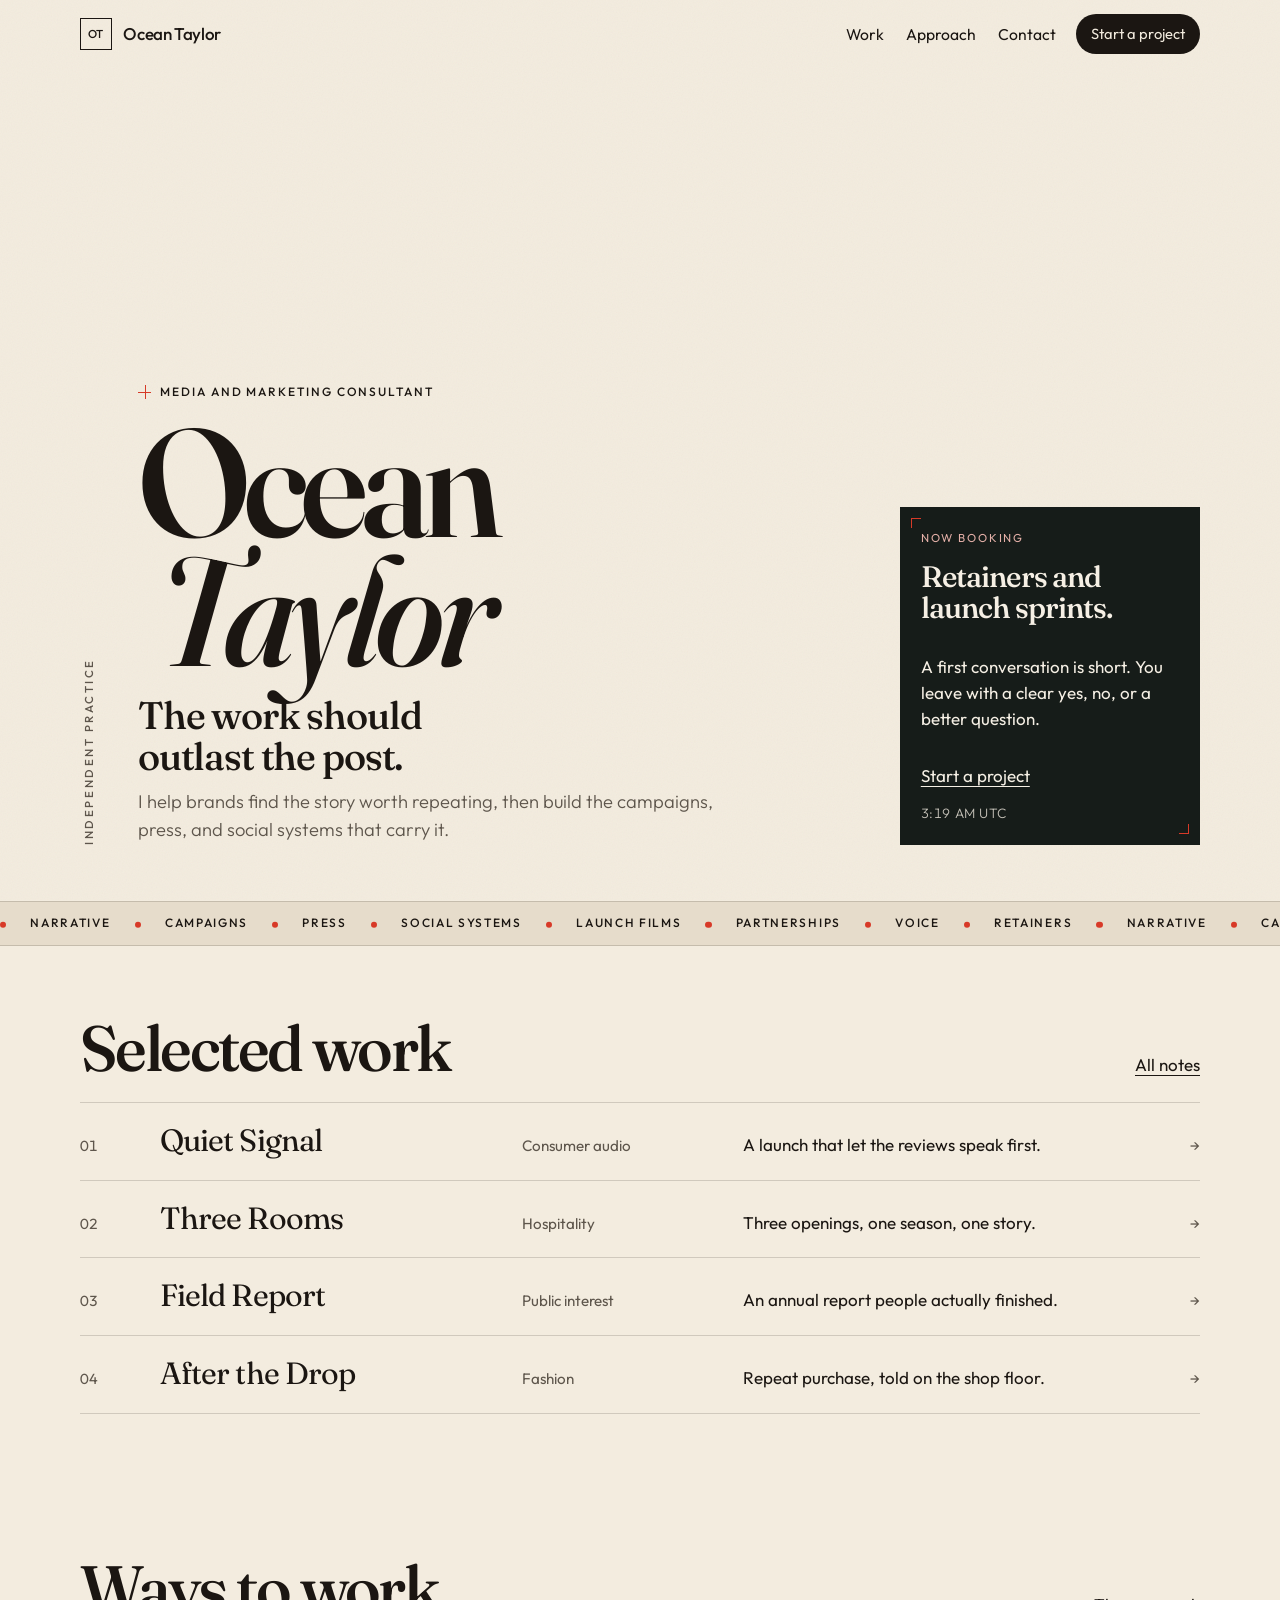
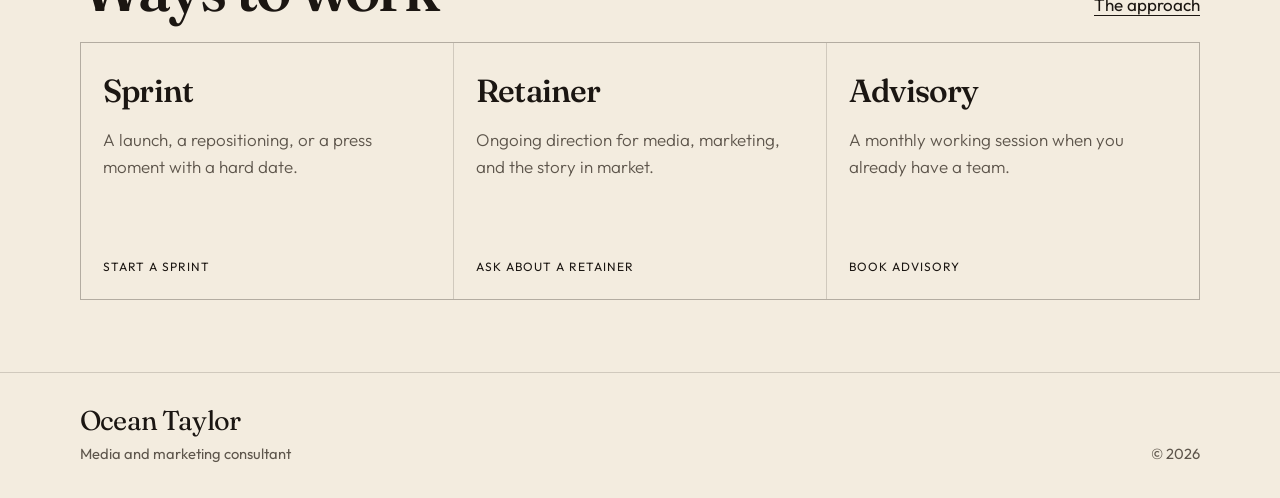
==== index.html @ cf5b7538 "Add the Ocean Taylor practice site. A static editorial site for a media and marketing consultant, re" ====
<!DOCTYPE html>
<html lang="en">
  <head>
    <meta charset="utf-8" />
    <meta name="viewport" content="width=device-width, initial-scale=1" />
    <title>Ocean Taylor — Media and marketing consultant</title>
    <meta
      name="description"
      content="Ocean Taylor is a media and marketing consultant. Positioning, campaigns, press, and the social systems that keep a story alive."
    />
    <meta name="theme-color" content="#f3ecdf" />
    <link rel="canonical" href="https://ocean-taylor.vercel.app/" />
    <meta property="og:title" content="Ocean Taylor — Media and marketing consultant" />
    <meta
      property="og:description"
      content="Positioning, campaigns, press, and the social systems that keep a story alive."
    />
    <meta property="og:type" content="website" />
    <meta property="og:url" content="https://ocean-taylor.vercel.app/" />
    <meta property="og:image" content="https://ocean-taylor.vercel.app/og.png" />
    <meta name="twitter:card" content="summary_large_image" />
    <link rel="icon" href="/favicon.svg" type="image/svg+xml" />
    <link rel="manifest" href="/site.webmanifest" />
    <link rel="preconnect" href="https://fonts.googleapis.com" />
    <link rel="preconnect" href="https://fonts.gstatic.com" crossorigin />
    <link
      href="https://fonts.googleapis.com/css2?family=Fraunces:ital,opsz,wght@0,9..144,500;0,9..144,560;1,9..144,500&family=Outfit:wght@300;400;500&display=swap"
      rel="stylesheet"
    />
    <link rel="stylesheet" href="/css/styles.css" />
  </head>
  <body class="page-home">
    <a class="skip" href="#main">Skip to content</a>
    <div class="grain" aria-hidden="true"></div>
    <header class="site-header">
      <div class="wrap bar">
        <a class="wordmark" href="/">
          <span class="wordmark-mark">OT</span>
          <span>Ocean Taylor</span>
        </a>
        <button class="nav-toggle" type="button" aria-expanded="false" aria-controls="site-nav">
          Menu
        </button>
        <nav id="site-nav" class="nav-links" aria-label="Primary">
          <a href="/work">Work</a>
          <a href="/approach">Approach</a>
          <a href="/contact">Contact</a>
          <a class="nav-cta" href="/contact">Start a project</a>
        </nav>
        <a class="header-cta" href="/contact">Start a project</a>
      </div>
    </header>
    <main id="main">
      <section class="wrap hero">
        <p class="spine">Independent practice</p>
        <div>
          <p class="eyebrow"><span class="crosshair" aria-hidden="true"></span> Media and marketing consultant</p>
          <h1 class="name">Ocean <em>Taylor</em></h1>
          <p class="statement">The work should outlast the post.</p>
          <p class="lede">
            I help brands find the story worth repeating, then build the campaigns, press, and social systems that carry it.
          </p>
        </div>
        <aside class="booking">
          <p class="booking-kicker">Now booking</p>
          <p class="booking-title">Retainers and launch sprints.</p>
          <p>A first conversation is short. You leave with a clear yes, no, or a better question.</p>
          <a class="text-link" href="/contact">Start a project</a>
          <p class="clock" id="clock">Your local time</p>
        </aside>
      </section>
      <div class="marquee" aria-hidden="true">
        <div class="marquee-track">
          <span>Narrative</span>
          <span>Campaigns</span>
          <span>Press</span>
          <span>Social systems</span>
          <span>Launch films</span>
          <span>Partnerships</span>
          <span>Voice</span>
          <span>Retainers</span>
          <span>Narrative</span>
          <span>Campaigns</span>
          <span>Press</span>
          <span>Social systems</span>
          <span>Launch films</span>
          <span>Partnerships</span>
          <span>Voice</span>
          <span>Retainers</span>
        </div>
      </div>
      <section class="section wrap" aria-labelledby="work-heading">
        <div class="section-head">
          <h2 id="work-heading">Selected work</h2>
          <a class="section-link" href="/work">All notes</a>
        </div>
        <div class="work-list">
          <a class="work-row" href="/work#quiet-signal">
            <span class="work-index">01</span>
            <span class="work-name">Quiet Signal</span>
            <span class="work-sector">Consumer audio</span>
            <p class="work-blurb">A launch that let the reviews speak first.</p>
            <span class="work-arrow" aria-hidden="true">→</span>
          </a>
          <a class="work-row" href="/work#three-rooms">
            <span class="work-index">02</span>
            <span class="work-name">Three Rooms</span>
            <span class="work-sector">Hospitality</span>
            <p class="work-blurb">Three openings, one season, one story.</p>
            <span class="work-arrow" aria-hidden="true">→</span>
          </a>
          <a class="work-row" href="/work#field-report">
            <span class="work-index">03</span>
            <span class="work-name">Field Report</span>
            <span class="work-sector">Public interest</span>
            <p class="work-blurb">An annual report people actually finished.</p>
            <span class="work-arrow" aria-hidden="true">→</span>
          </a>
          <a class="work-row" href="/work#after-the-drop">
            <span class="work-index">04</span>
            <span class="work-name">After the Drop</span>
            <span class="work-sector">Fashion</span>
            <p class="work-blurb">Repeat purchase, told on the shop floor.</p>
            <span class="work-arrow" aria-hidden="true">→</span>
          </a>
        </div>
      </section>
      <section class="section wrap" aria-labelledby="ways-heading">
        <div class="section-head">
          <h2 id="ways-heading">Ways to work</h2>
          <a class="section-link" href="/approach">The approach</a>
        </div>
        <div class="offers">
          <a class="offer" href="/contact?intent=sprint">
            <h3>Sprint</h3>
            <p>A launch, a repositioning, or a press moment with a hard date.</p>
            <span>Start a sprint</span>
          </a>
          <a class="offer" href="/contact?intent=retainer">
            <h3>Retainer</h3>
            <p>Ongoing direction for media, marketing, and the story in market.</p>
            <span>Ask about a retainer</span>
          </a>
          <a class="offer" href="/contact?intent=advisory">
            <h3>Advisory</h3>
            <p>A monthly working session when you already have a team.</p>
            <span>Book advisory</span>
          </a>
        </div>
      </section>
    </main>
    <footer class="site-footer">
      <div class="wrap footer-bar">
        <div>
          <p class="footer-name">Ocean Taylor</p>
          <p class="footer-meta">Media and marketing consultant</p>
        </div>
        <p class="footer-meta">© <span id="year">2026</span></p>
      </div>
    </footer>
    <script src="/js/main.js"></script>
  </body>
</html>
---- css/styles.css ----
:root {
  --paper: #f3ecdf;
  --paper-deep: #e6dccb;
  --ink: #1b1612;
  --muted: #5e564c;
  --line: rgba(27, 22, 18, 0.16);
  --signal: #d83a28;
  --signal-deep: #b42314;
  --night: #161c19;
  --cream: #f7f1e6;
  --serif: "Fraunces", "Iowan Old Style", Palatino, "Palatino Linotype", serif;
  --sans: "Outfit", "Avenir Next", "Segoe UI", sans-serif;
  --gutter: clamp(1.15rem, 3.5vw, 2.5rem);
  --measure: 38rem;
  --header: 4.25rem;
  color-scheme: light;
}

*,
*::before,
*::after {
  box-sizing: border-box;
}

html {
  scroll-behavior: smooth;
}

body.nav-open {
  overflow: hidden;
}

body {
  margin: 0;
  font-family: var(--sans);
  font-size: 1.0625rem;
  font-weight: 400;
  line-height: 1.55;
  color: var(--ink);
  background: var(--paper);
}

img,
svg {
  display: block;
  max-width: 100%;
}

a {
  color: inherit;
}

button,
input,
select,
textarea {
  font: inherit;
  color: inherit;
}

::selection {
  background: var(--signal);
  color: #fff8f3;
}

.skip {
  position: absolute;
  left: 1rem;
  top: -4rem;
  z-index: 80;
  padding: 0.45rem 0.7rem;
  background: var(--ink);
  color: var(--paper);
  text-decoration: none;
}

.skip:focus {
  top: 0.7rem;
}

.grain {
  pointer-events: none;
  position: fixed;
  inset: 0;
  z-index: 70;
  opacity: 0.09;
  mix-blend-mode: multiply;
  background-image: url("data:image/svg+xml;utf8,<svg xmlns='http://www.w3.org/2000/svg' width='180' height='180'><filter id='n'><feTurbulence type='fractalNoise' baseFrequency='0.8' numOctaves='2' stitchTiles='stitch'/></filter><rect width='100%25' height='100%25' filter='url(%23n)' opacity='0.55'/></svg>");
}

.wrap {
  width: min(1120px, calc(100% - var(--gutter) * 2));
  margin-inline: auto;
}

.site-header {
  position: sticky;
  top: 0;
  z-index: 40;
  background: rgba(243, 236, 223, 0.96);
  border-bottom: 1px solid transparent;
}

.site-header.is-scrolled {
  border-bottom-color: var(--line);
}

.bar {
  display: flex;
  align-items: center;
  gap: 1.25rem;
  min-height: var(--header);
}

.nav-open .wordmark {
  position: relative;
  z-index: 50;
}

.wordmark {
  display: inline-flex;
  align-items: center;
  gap: 0.7rem;
  text-decoration: none;
  font-weight: 500;
  letter-spacing: -0.02em;
}

.wordmark-mark {
  display: grid;
  place-items: center;
  width: 2rem;
  height: 2rem;
  border: 1px solid var(--ink);
  font-size: 0.72rem;
  letter-spacing: 0.04em;
}

.nav-toggle {
  display: none;
  margin-left: auto;
  border: 0;
  background: transparent;
  padding: 0.4rem 0;
  letter-spacing: 0.12em;
  text-transform: uppercase;
  font-size: 0.75rem;
  cursor: pointer;
}

.nav-links {
  display: flex;
  align-items: center;
  gap: 1.35rem;
  margin-left: auto;
}

.nav-links a {
  text-decoration: none;
  font-size: 0.98rem;
}

.nav-links a[aria-current="page"] {
  box-shadow: inset 0 -1px 0 var(--signal);
}

.nav-links a.nav-cta {
  display: none;
}

.header-cta {
  text-decoration: none;
  background: var(--ink);
  color: var(--paper);
  border-radius: 999px;
  padding: 0.55rem 0.95rem;
  font-size: 0.92rem;
}

.header-cta:hover,
.header-cta:focus-visible {
  background: var(--signal-deep);
  color: white;
}

.hero {
  display: grid;
  grid-template-columns: auto minmax(0, 1fr) minmax(220px, 300px);
  gap: 2rem 2.5rem;
  align-items: end;
  min-height: calc(100svh - var(--header));
  padding: 1.5rem 0 3.5rem;
}

.spine {
  margin: 0;
  writing-mode: vertical-rl;
  transform: rotate(180deg);
  letter-spacing: 0.22em;
  text-transform: uppercase;
  font-size: 0.72rem;
  font-weight: 500;
  color: var(--muted);
}

.eyebrow {
  display: flex;
  align-items: center;
  gap: 0.55rem;
  margin: 0 0 1rem;
  font-size: 0.75rem;
  font-weight: 500;
  letter-spacing: 0.16em;
  text-transform: uppercase;
}

.crosshair {
  width: 0.85rem;
  height: 0.85rem;
  position: relative;
  flex: none;
}

.crosshair::before,
.crosshair::after {
  content: "";
  position: absolute;
  background: var(--signal);
}

.crosshair::before {
  left: 50%;
  top: 0;
  width: 1px;
  height: 100%;
}

.crosshair::after {
  top: 50%;
  left: 0;
  height: 1px;
  width: 100%;
}

.name {
  margin: 0;
  font-family: var(--serif);
  font-weight: 560;
  font-size: clamp(4.6rem, 12vw, 9.6rem);
  font-optical-sizing: auto;
  line-height: 0.84;
  letter-spacing: -0.045em;
}

.name em {
  display: block;
  font-style: italic;
  font-weight: 500;
  padding-left: 0.12em;
}

.statement {
  margin: 1.25rem 0 0.75rem;
  max-width: 16ch;
  font-family: var(--serif);
  font-weight: 500;
  font-size: clamp(1.8rem, 3vw, 2.5rem);
  line-height: 1.05;
  letter-spacing: -0.03em;
}

.lede {
  max-width: var(--measure);
  margin: 0;
  color: var(--muted);
  font-weight: 300;
  font-size: 1.15rem;
}

.booking {
  position: relative;
  align-self: end;
  display: flex;
  flex-direction: column;
  justify-content: flex-end;
  gap: 0.85rem;
  padding: 1.4rem 1.3rem 1.3rem;
  background: var(--night);
  color: var(--cream);
}

.booking::before,
.booking::after {
  content: "";
  position: absolute;
  width: 10px;
  height: 10px;
  border-color: var(--signal);
  border-style: solid;
}

.booking::before {
  top: 0.7rem;
  left: 0.7rem;
  border-width: 1px 0 0 1px;
}

.booking::after {
  right: 0.7rem;
  bottom: 0.7rem;
  border-width: 0 1px 1px 0;
}

.booking-kicker {
  margin: 0;
  letter-spacing: 0.16em;
  text-transform: uppercase;
  font-size: 0.72rem;
  color: #e7b2aa;
}

.booking-title {
  margin: 0;
  font-family: var(--serif);
  font-size: 1.85rem;
  font-weight: 520;
  line-height: 1.05;
  letter-spacing: -0.03em;
}

.booking p:last-of-type {
  margin: 0;
  color: rgba(247, 241, 230, 0.78);
  font-weight: 300;
}

.booking .text-link {
  color: var(--cream);
}

.clock {
  margin: 0.4rem 0 0;
  font-variant-numeric: tabular-nums;
  letter-spacing: 0.04em;
  font-size: 0.85rem;
  color: rgba(247, 241, 230, 0.62);
}

.marquee {
  overflow: hidden;
  border-block: 1px solid var(--line);
  background: var(--paper-deep);
}

.marquee-track {
  display: flex;
  gap: 1.5rem;
  width: max-content;
  padding: 0.75rem 0;
  animation: ticker 32s linear infinite;
}

.marquee span {
  letter-spacing: 0.14em;
  text-transform: uppercase;
  font-size: 0.75rem;
  font-weight: 500;
}

.marquee span::before {
  content: "";
  display: inline-block;
  width: 0.4rem;
  height: 0.4rem;
  margin-right: 1.5rem;
  background: var(--signal);
  border-radius: 50%;
  transform: translateY(0.05rem);
}

.section {
  padding: 4.5rem 0;
}

.section-head {
  display: flex;
  justify-content: space-between;
  align-items: baseline;
  gap: 1rem;
  margin-bottom: 1.5rem;
}

.section-head h2,
.page-title {
  margin: 0;
  font-family: var(--serif);
  font-weight: 540;
  font-size: clamp(2.4rem, 5vw, 4rem);
  letter-spacing: -0.04em;
  line-height: 0.95;
}

.section-link,
.text-link {
  color: var(--ink);
  text-underline-offset: 0.22em;
}

.work-list {
  border-bottom: 1px solid var(--line);
}

.work-row {
  display: grid;
  grid-template-columns: 3.5rem minmax(0, 1.2fr) minmax(8rem, 0.7fr) minmax(0, 1.5fr) auto;
  gap: 1rem 1.5rem;
  align-items: baseline;
  padding: 1.35rem 0;
  border-top: 1px solid var(--line);
  text-decoration: none;
}

.work-index,
.work-arrow {
  font-variant-numeric: tabular-nums;
  color: var(--muted);
  font-size: 0.92rem;
}

.work-name {
  font-family: var(--serif);
  font-size: clamp(1.6rem, 2.4vw, 2.15rem);
  letter-spacing: -0.03em;
  line-height: 1;
}

.work-sector {
  color: var(--muted);
  font-size: 0.95rem;
}

.work-blurb {
  margin: 0;
  color: var(--ink);
}

.work-row:hover .work-name,
.work-row:focus-visible .work-name {
  color: var(--signal-deep);
}

.work-row:hover .work-arrow,
.work-row:focus-visible .work-arrow {
  color: var(--signal);
  transform: translateX(0.25rem);
}

.work-arrow {
  transition: transform 0.2s ease, color 0.2s ease;
}

.offers {
  display: grid;
  grid-template-columns: repeat(3, 1fr);
  gap: 1px;
  background: var(--line);
  border: 1px solid var(--line);
}

.offer {
  display: flex;
  flex-direction: column;
  gap: 0.75rem;
  min-height: 16rem;
  padding: 1.4rem;
  background: var(--paper);
  text-decoration: none;
}

.offer:hover,
.offer:focus-visible {
  background: var(--night);
  color: var(--cream);
}

.offer:hover p,
.offer:focus-visible p {
  color: rgba(247, 241, 230, 0.76);
}

.offer h3 {
  margin: 0;
  font-family: var(--serif);
  font-size: 2rem;
  font-weight: 540;
  letter-spacing: -0.03em;
}

.offer p {
  margin: 0;
  color: var(--muted);
  font-weight: 300;
}

.offer span {
  margin-top: auto;
  letter-spacing: 0.08em;
  text-transform: uppercase;
  font-size: 0.75rem;
}

.page-hero {
  padding: 3.2rem 0 1rem;
}

.page-hero .lede {
  margin-top: 1rem;
}

.case {
  display: grid;
  grid-template-columns: minmax(220px, 0.85fr) minmax(0, 1.15fr);
  gap: clamp(1.5rem, 4vw, 4rem);
  align-items: center;
  padding: 3.5rem 0;
  border-top: 1px solid var(--line);
}

.case:last-child {
  border-bottom: 1px solid var(--line);
}

.case:nth-child(even) .poster {
  order: 2;
}

.poster {
  aspect-ratio: 4 / 5;
  background: var(--paper-deep);
  border: 1px solid var(--line);
  overflow: hidden;
}

.poster svg {
  width: 100%;
  height: 100%;
}

.case h2 {
  margin: 0.2rem 0 0.6rem;
  font-family: var(--serif);
  font-size: clamp(2.4rem, 5vw, 4.2rem);
  font-weight: 540;
  letter-spacing: -0.04em;
  line-height: 0.92;
}

.case .statement {
  max-width: 22ch;
  font-size: clamp(1.35rem, 2vw, 1.7rem);
}

.case p {
  max-width: 40rem;
}

.steps {
  display: grid;
  gap: 0;
  margin-top: 2rem;
}

.step {
  display: grid;
  grid-template-columns: 7rem minmax(0, 1fr);
  gap: 1rem 2rem;
  padding: 1.8rem 0;
  border-top: 1px solid var(--line);
}

.step:last-child {
  border-bottom: 1px solid var(--line);
}

.step-no {
  margin: 0;
  font-variant-numeric: tabular-nums;
  letter-spacing: 0.14em;
  color: var(--signal-deep);
  font-size: 0.85rem;
}

.step h2 {
  margin: 0 0 0.45rem;
  font-family: var(--serif);
  font-size: clamp(2rem, 4vw, 3rem);
  font-weight: 540;
  letter-spacing: -0.035em;
  line-height: 1;
}

.step p {
  margin: 0;
  max-width: var(--measure);
  color: var(--muted);
}

.contact-grid {
  display: grid;
  grid-template-columns: minmax(0, 0.8fr) minmax(0, 1.2fr);
  gap: clamp(2rem, 5vw, 5rem);
  padding-bottom: 4rem;
}

.contact-aside p {
  color: var(--muted);
  max-width: 28rem;
}

.field {
  display: flex;
  flex-direction: column;
  gap: 0.35rem;
  margin-bottom: 1.35rem;
}

.field span {
  font-size: 0.75rem;
  letter-spacing: 0.14em;
  text-transform: uppercase;
  font-weight: 500;
}

.field input,
.field select,
.field textarea {
  width: 100%;
  border: 0;
  border-bottom: 1px solid var(--ink);
  background: transparent;
  padding: 0.55rem 0;
  border-radius: 0;
  outline: none;
}

.field textarea {
  min-height: 8rem;
  resize: vertical;
}

.field textarea::placeholder {
  color: var(--muted);
  opacity: 1;
}

.field input:focus,
.field select:focus,
.field textarea:focus {
  border-bottom-color: var(--signal);
  box-shadow: 0 1px 0 var(--signal);
}

.submit {
  appearance: none;
  border: 0;
  cursor: pointer;
  background: var(--ink);
  color: var(--paper);
  padding: 0.9rem 1.2rem;
  border-radius: 999px;
}

.submit:hover,
.submit:focus-visible {
  background: var(--signal-deep);
  color: white;
}

.form-note,
.form-status {
  color: var(--muted);
  font-size: 0.95rem;
}

.form-status:empty {
  display: none;
}

.form-status {
  margin-top: 1rem;
  color: var(--ink);
}

.site-footer {
  border-top: 1px solid var(--line);
  padding: 1.6rem 0 2rem;
}

.footer-bar {
  display: flex;
  justify-content: space-between;
  gap: 1rem;
  align-items: end;
}

.footer-name {
  margin: 0;
  font-family: var(--serif);
  font-size: 1.7rem;
  letter-spacing: -0.03em;
}

.footer-meta {
  margin: 0.15rem 0 0;
  color: var(--muted);
  font-size: 0.92rem;
}

.missing {
  min-height: calc(100svh - var(--header) - 8rem);
  display: grid;
  align-content: center;
  padding: 4rem 0;
}

.missing h1 {
  margin: 0;
  font-family: var(--serif);
  font-size: clamp(3.5rem, 10vw, 8rem);
  line-height: 0.88;
  letter-spacing: -0.045em;
}

a:focus-visible,
button:focus-visible,
input:focus-visible,
select:focus-visible,
textarea:focus-visible {
  outline: 2px solid var(--signal);
  outline-offset: 3px;
}

@media (max-width: 900px) {
  .hero,
  .case,
  .contact-grid,
  .offers,
  .work-row {
    grid-template-columns: 1fr;
  }

  .case:nth-child(even) .poster {
    order: 0;
  }

  .spine {
    writing-mode: horizontal-tb;
    transform: none;
  }

  .hero {
    min-height: 0;
    padding-top: 2rem;
  }

  .booking {
    min-height: 0;
  }

  .work-blurb {
    grid-column: 1;
  }

  .step {
    grid-template-columns: 1fr;
    gap: 0.4rem;
  }

  .offers {
    grid-template-columns: 1fr;
  }
}

@media (max-width: 760px) {
  .nav-toggle {
    display: inline-flex;
    position: relative;
    z-index: 50;
  }

  .header-cta {
    display: none;
  }

  .nav-links {
    position: fixed;
    inset: 0;
    margin: 0;
    padding: 6rem var(--gutter) 3rem;
    flex-direction: column;
    align-items: flex-start;
    justify-content: flex-end;
    gap: 0.4rem;
    background: var(--paper);
    transform: translateY(-102%);
    visibility: hidden;
  }

  .nav-open .nav-links {
    transform: none;
    visibility: visible;
  }

  .nav-links a {
    font-family: var(--serif);
    font-size: clamp(2.6rem, 12vw, 4rem);
    letter-spacing: -0.04em;
    line-height: 1.05;
  }

  .nav-links a.nav-cta {
    display: inline;
  }

  .footer-bar {
    flex-direction: column;
    align-items: flex-start;
  }
}

@media (prefers-reduced-motion: reduce) {
  html {
    scroll-behavior: auto;
  }

  .marquee-track,
  .work-arrow {
    animation: none;
    transition: none;
  }
}

@keyframes ticker {
  from {
    transform: translateX(0);
  }
  to {
    transform: translateX(-50%);
  }
}

@view-transition {
  navigation: auto;
}
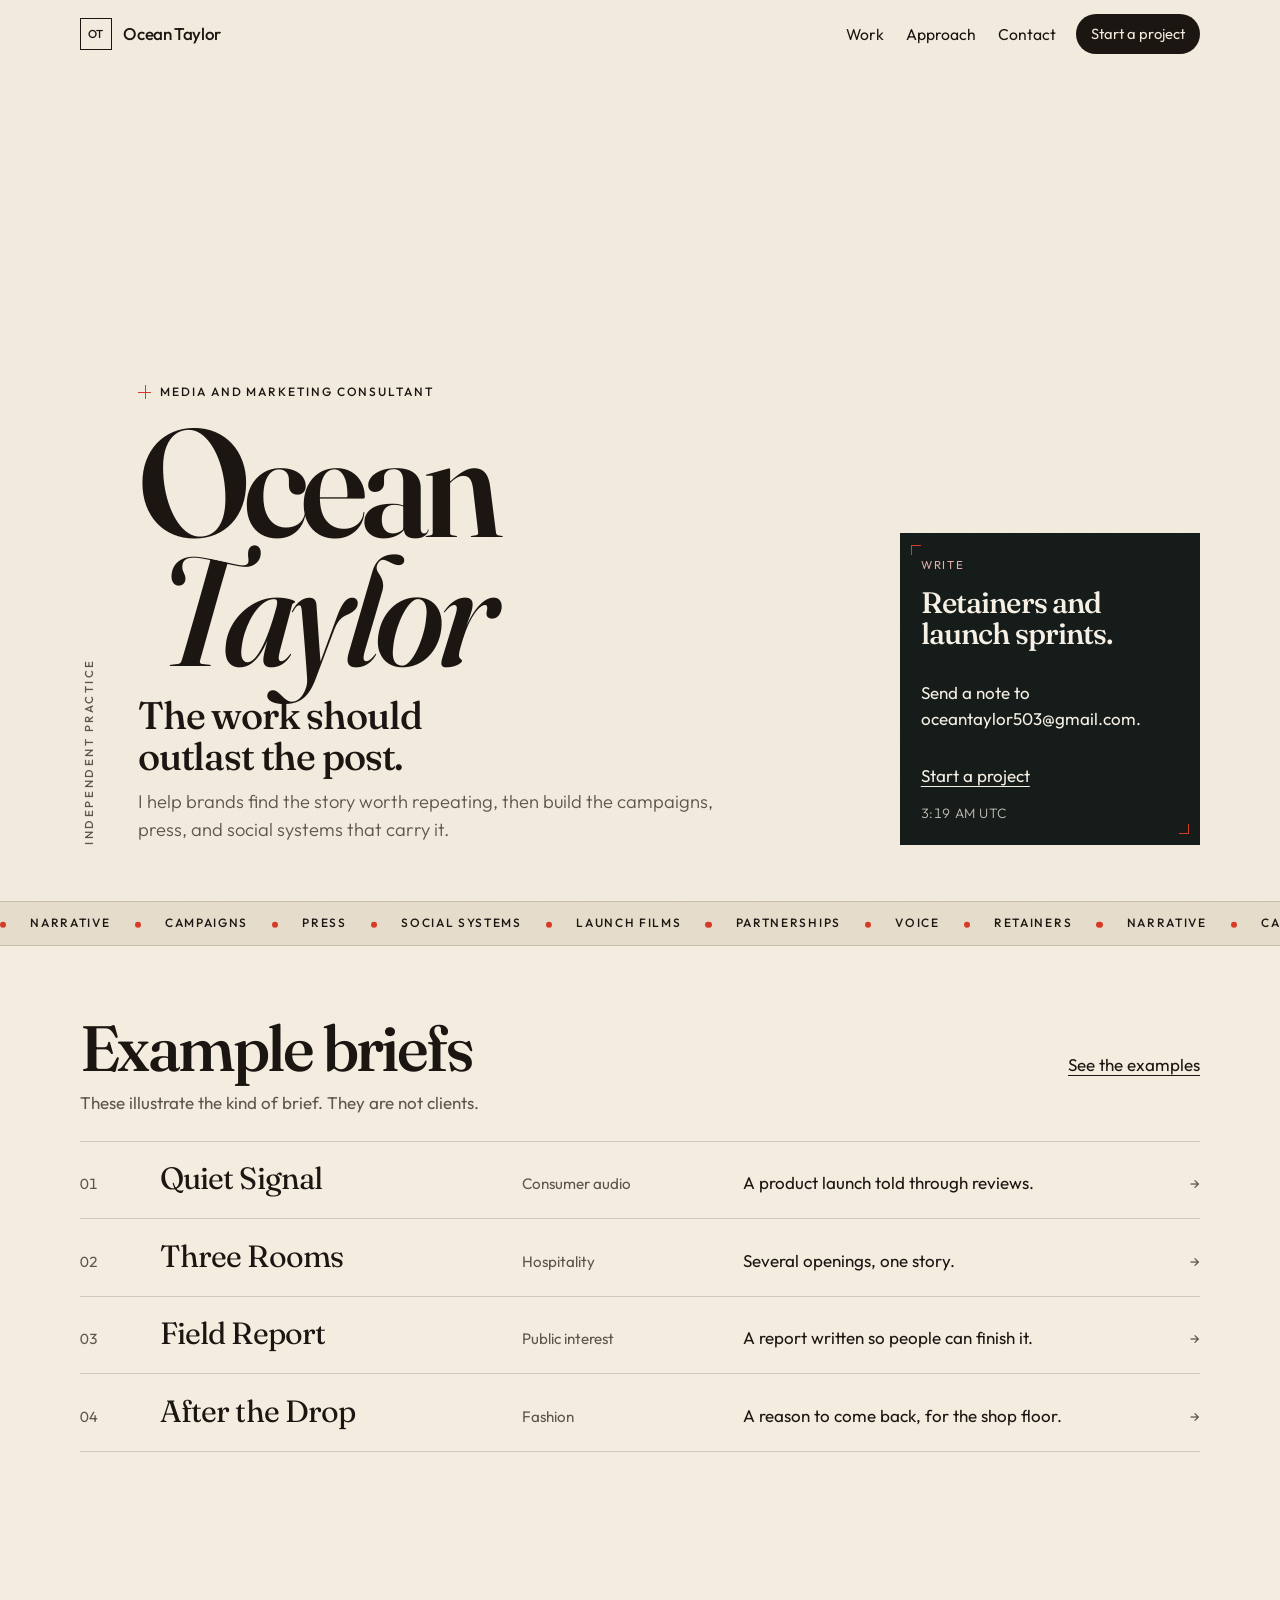
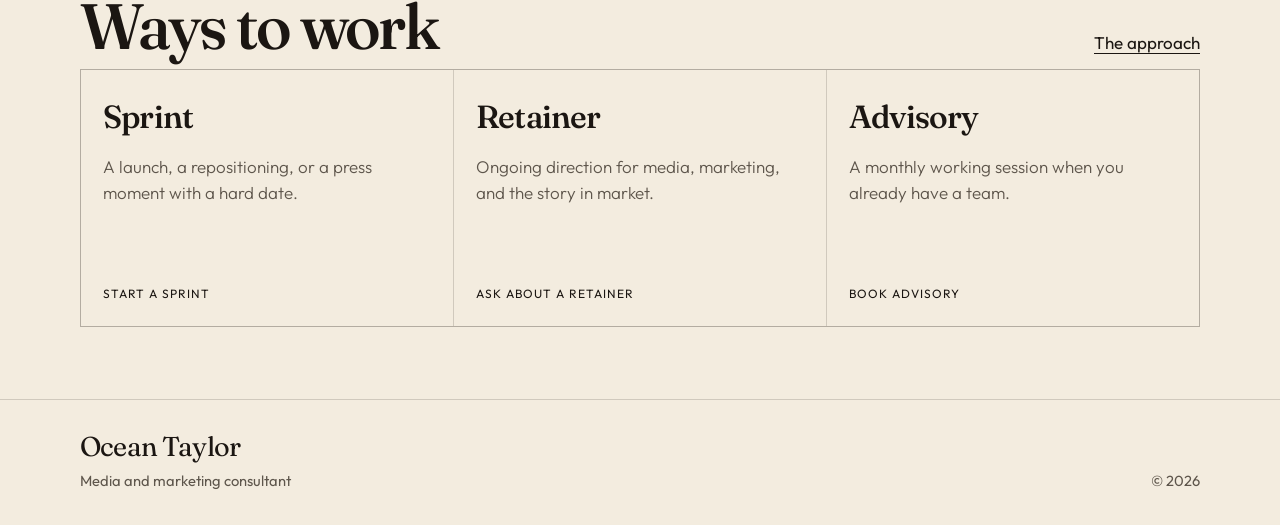
==== commit 7a92a772: "Point contact at the real Gmail address and label the briefs as examples. hello@oceantaylor.com was " ====
--- a/index.html
+++ b/index.html
@@ -62,9 +62,9 @@
           </p>
         </div>
         <aside class="booking">
-          <p class="booking-kicker">Now booking</p>
+          <p class="booking-kicker">Write</p>
           <p class="booking-title">Retainers and launch sprints.</p>
-          <p>A first conversation is short. You leave with a clear yes, no, or a better question.</p>
+          <p>Send a note to oceantaylor503@gmail.com.</p>
           <a class="text-link" href="/contact">Start a project</a>
           <p class="clock" id="clock">Your local time</p>
         </aside>
@@ -91,36 +91,37 @@
       </div>
       <section class="section wrap" aria-labelledby="work-heading">
         <div class="section-head">
-          <h2 id="work-heading">Selected work</h2>
-          <a class="section-link" href="/work">All notes</a>
+          <h2 id="work-heading">Example briefs</h2>
+          <a class="section-link" href="/work">See the examples</a>
         </div>
+        <p class="section-note">These illustrate the kind of brief. They are not clients.</p>
         <div class="work-list">
           <a class="work-row" href="/work#quiet-signal">
             <span class="work-index">01</span>
             <span class="work-name">Quiet Signal</span>
             <span class="work-sector">Consumer audio</span>
-            <p class="work-blurb">A launch that let the reviews speak first.</p>
+            <p class="work-blurb">A product launch told through reviews.</p>
             <span class="work-arrow" aria-hidden="true">→</span>
           </a>
           <a class="work-row" href="/work#three-rooms">
             <span class="work-index">02</span>
             <span class="work-name">Three Rooms</span>
             <span class="work-sector">Hospitality</span>
-            <p class="work-blurb">Three openings, one season, one story.</p>
+            <p class="work-blurb">Several openings, one story.</p>
             <span class="work-arrow" aria-hidden="true">→</span>
           </a>
           <a class="work-row" href="/work#field-report">
             <span class="work-index">03</span>
             <span class="work-name">Field Report</span>
             <span class="work-sector">Public interest</span>
-            <p class="work-blurb">An annual report people actually finished.</p>
+            <p class="work-blurb">A report written so people can finish it.</p>
             <span class="work-arrow" aria-hidden="true">→</span>
           </a>
           <a class="work-row" href="/work#after-the-drop">
             <span class="work-index">04</span>
             <span class="work-name">After the Drop</span>
             <span class="work-sector">Fashion</span>
-            <p class="work-blurb">Repeat purchase, told on the shop floor.</p>
+            <p class="work-blurb">A reason to come back, for the shop floor.</p>
             <span class="work-arrow" aria-hidden="true">→</span>
           </a>
         </div>
--- a/css/styles.css
+++ b/css/styles.css
@@ -387,7 +387,13 @@
   justify-content: space-between;
   align-items: baseline;
   gap: 1rem;
-  margin-bottom: 1.5rem;
+  margin-bottom: 0.75rem;
+}
+
+.section-note {
+  margin: 0 0 1.5rem;
+  max-width: 36rem;
+  color: var(--muted);
 }
 
 .section-head h2,
